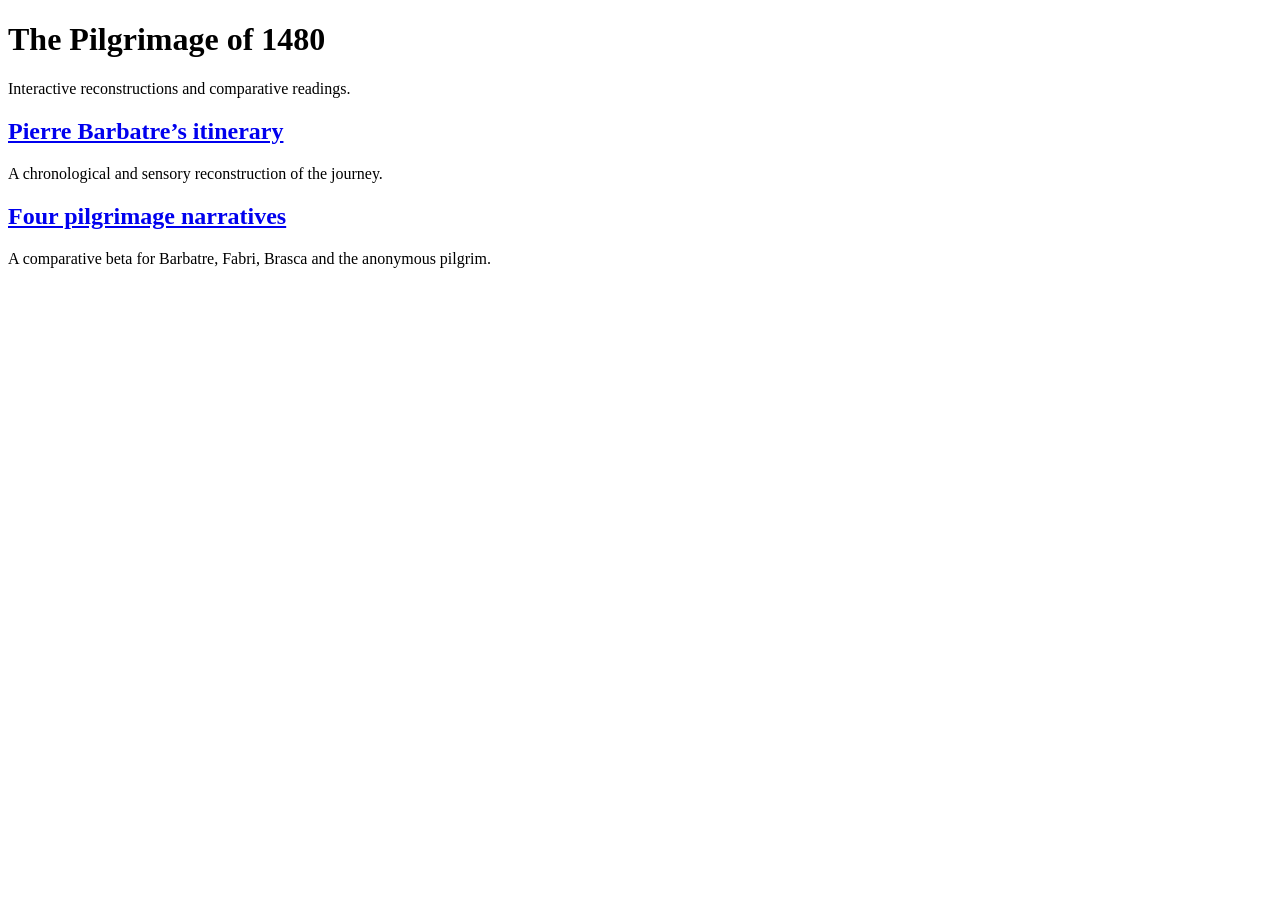
==== index.html @ ed359d0f "website generation" ====
<!doctype html>
<html lang="en">
<head>
  <meta charset="utf-8">
  <meta name="viewport" content="width=device-width, initial-scale=1">
  <title>The Pilgrimage of 1480</title>
</head>
<body>
  <main>
    <h1>The Pilgrimage of 1480</h1>
    <p>Interactive reconstructions and comparative readings.</p>

    <h2><a href="barbatre/">Pierre Barbatre’s itinerary</a></h2>
    <p>A chronological and sensory reconstruction of the journey.</p>

    <h2><a href="comparison/">Four pilgrimage narratives</a></h2>
    <p>A comparative beta for Barbatre, Fabri, Brasca and the anonymous pilgrim.</p>
  </main>
</body>
</html>
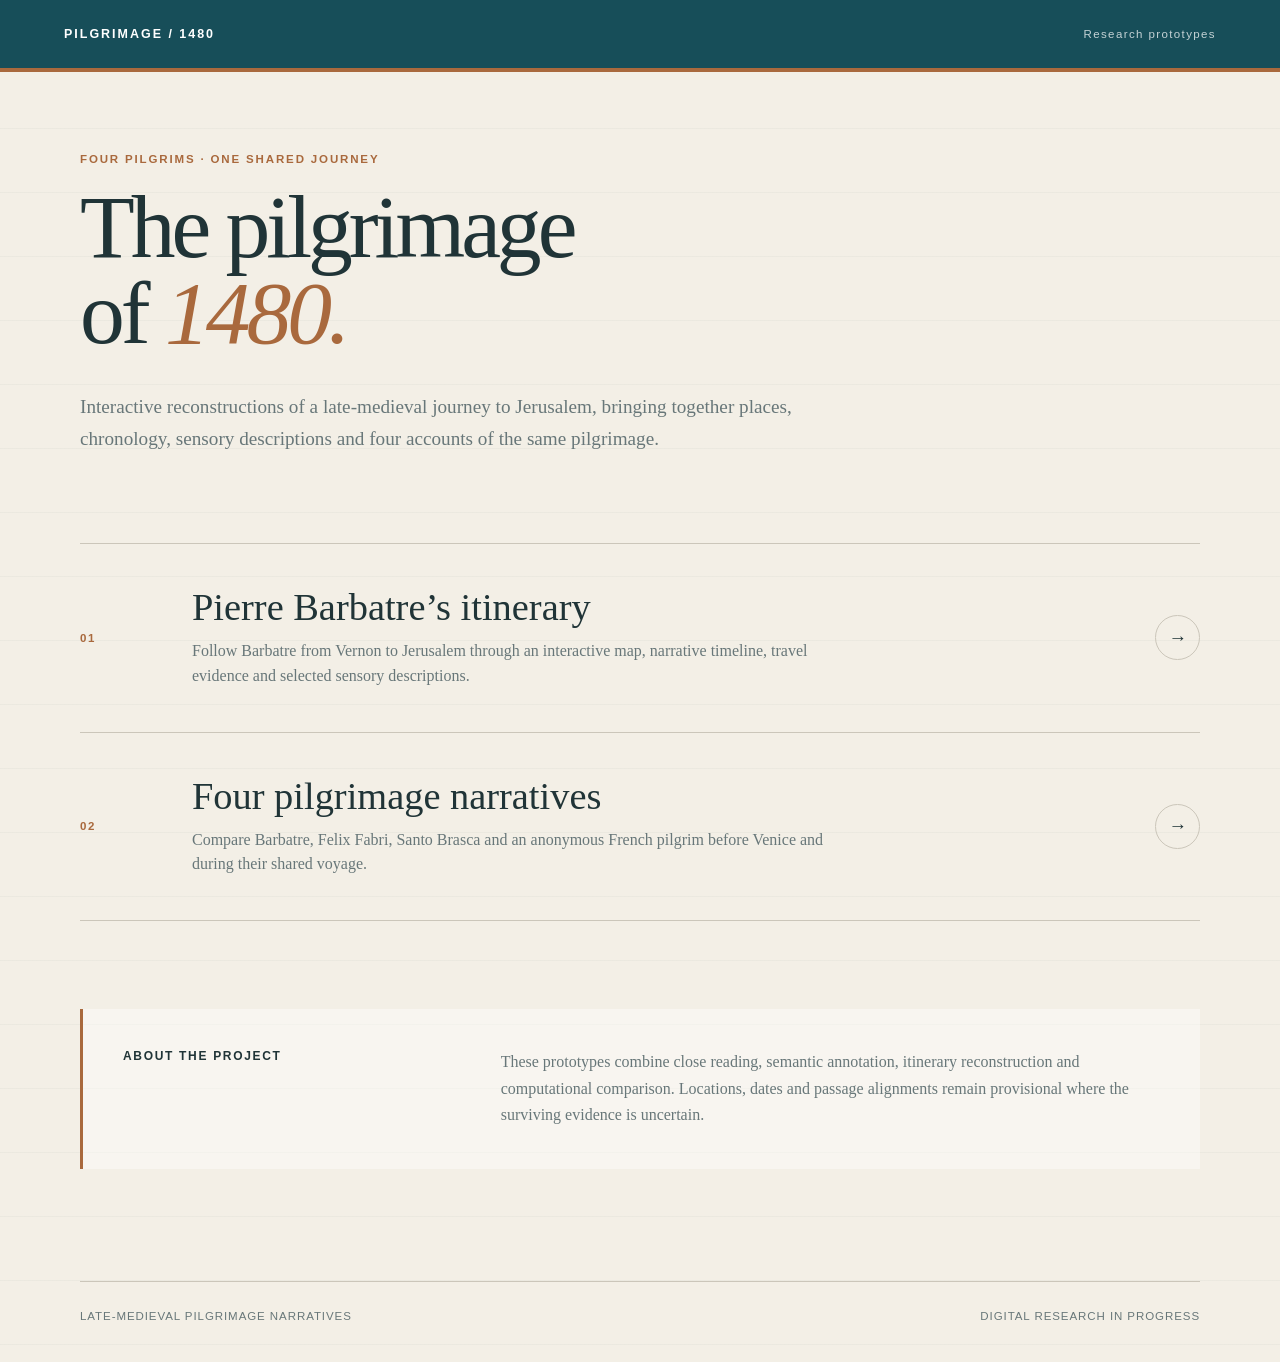
==== commit a7b1df9d: "Update index.html" ====
--- a/index.html
+++ b/index.html
@@ -3,18 +3,324 @@
 <head>
   <meta charset="utf-8">
   <meta name="viewport" content="width=device-width, initial-scale=1">
+
   <title>The Pilgrimage of 1480</title>
+  <meta
+    name="description"
+    content="Interactive reconstructions and comparative readings of four accounts of the 1480 pilgrimage to Jerusalem."
+  >
+
+  <style>
+    :root {
+      --paper: #f3efe6;
+      --ink: #203437;
+      --muted: #687779;
+      --teal: #174e59;
+      --ochre: #a9693d;
+      --line: #cbc6ba;
+      --panel: rgba(255, 255, 255, 0.38);
+    }
+
+    * {
+      box-sizing: border-box;
+    }
+
+    html {
+      background: var(--paper);
+    }
+
+    body {
+      min-height: 100vh;
+      margin: 0;
+      color: var(--ink);
+      background:
+        linear-gradient(rgba(32, 52, 55, 0.035) 1px, transparent 1px);
+      background-size: 100% 4rem;
+      font-family: Georgia, "Times New Roman", serif;
+    }
+
+    a {
+      color: inherit;
+    }
+
+    header {
+      display: flex;
+      justify-content: space-between;
+      align-items: center;
+      min-height: 4.5rem;
+      padding: 0 5vw;
+      color: white;
+      background: var(--teal);
+      border-bottom: 4px solid var(--ochre);
+    }
+
+    .brand {
+      margin: 0;
+      font-family: Arial, Helvetica, sans-serif;
+      font-size: 0.78rem;
+      font-weight: 700;
+      letter-spacing: 0.16em;
+      text-transform: uppercase;
+    }
+
+    .year {
+      font-family: Arial, Helvetica, sans-serif;
+      font-size: 0.72rem;
+      letter-spacing: 0.12em;
+      opacity: 0.75;
+    }
+
+    main {
+      width: min(1120px, 90vw);
+      margin: 0 auto;
+      padding: 9vh 0 7rem;
+    }
+
+    .eyebrow {
+      margin: 0 0 1.2rem;
+      color: var(--ochre);
+      font-family: Arial, Helvetica, sans-serif;
+      font-size: 0.72rem;
+      font-weight: 700;
+      letter-spacing: 0.16em;
+      text-transform: uppercase;
+    }
+
+    h1 {
+      max-width: 850px;
+      margin: 0;
+      font-size: clamp(3rem, 7vw, 6.7rem);
+      font-weight: 400;
+      line-height: 0.96;
+      letter-spacing: -0.045em;
+    }
+
+    h1 em {
+      color: var(--ochre);
+      font-weight: 400;
+    }
+
+    .introduction {
+      max-width: 720px;
+      margin: 2.2rem 0 5.5rem;
+      color: var(--muted);
+      font-size: clamp(1.05rem, 1.5vw, 1.3rem);
+      line-height: 1.65;
+    }
+
+    .projects {
+      border-top: 1px solid var(--line);
+    }
+
+    .project {
+      display: grid;
+      grid-template-columns: 5rem 1fr auto;
+      gap: 2rem;
+      align-items: center;
+      padding: 2.7rem 0;
+      text-decoration: none;
+      border-bottom: 1px solid var(--line);
+      transition:
+        padding-left 160ms ease,
+        color 160ms ease;
+    }
+
+    .project:hover,
+    .project:focus-visible {
+      padding-left: 1rem;
+      color: var(--teal);
+      outline: none;
+    }
+
+    .number {
+      color: var(--ochre);
+      font-family: Arial, Helvetica, sans-serif;
+      font-size: 0.72rem;
+      font-weight: 700;
+      letter-spacing: 0.14em;
+    }
+
+    .project h2 {
+      margin: 0 0 0.65rem;
+      font-size: clamp(1.65rem, 3vw, 2.65rem);
+      font-weight: 400;
+      line-height: 1.08;
+    }
+
+    .project p {
+      max-width: 650px;
+      margin: 0;
+      color: var(--muted);
+      font-size: 1rem;
+      line-height: 1.55;
+    }
+
+    .arrow {
+      display: grid;
+      width: 2.8rem;
+      height: 2.8rem;
+      place-items: center;
+      border: 1px solid var(--line);
+      border-radius: 50%;
+      font-family: Arial, Helvetica, sans-serif;
+      font-size: 1.15rem;
+      transition:
+        background 160ms ease,
+        color 160ms ease,
+        border-color 160ms ease;
+    }
+
+    .project:hover .arrow,
+    .project:focus-visible .arrow {
+      color: white;
+      background: var(--teal);
+      border-color: var(--teal);
+    }
+
+    .method {
+      display: grid;
+      grid-template-columns: 1fr 2fr;
+      gap: 3rem;
+      margin-top: 5.5rem;
+      padding: 2.5rem;
+      background: var(--panel);
+      border-left: 3px solid var(--ochre);
+    }
+
+    .method h2 {
+      margin: 0;
+      font-family: Arial, Helvetica, sans-serif;
+      font-size: 0.75rem;
+      letter-spacing: 0.14em;
+      text-transform: uppercase;
+    }
+
+    .method p {
+      max-width: 720px;
+      margin: 0;
+      color: var(--muted);
+      line-height: 1.65;
+    }
+
+    footer {
+      display: flex;
+      justify-content: space-between;
+      gap: 2rem;
+      width: min(1120px, 90vw);
+      margin: 0 auto;
+      padding: 1.8rem 0 2.5rem;
+      color: var(--muted);
+      border-top: 1px solid var(--line);
+      font-family: Arial, Helvetica, sans-serif;
+      font-size: 0.72rem;
+      letter-spacing: 0.08em;
+      text-transform: uppercase;
+    }
+
+    @media (max-width: 700px) {
+      header {
+        padding: 0 1.25rem;
+      }
+
+      main {
+        width: calc(100% - 2.5rem);
+        padding-top: 4.5rem;
+      }
+
+      .introduction {
+        margin-bottom: 3.5rem;
+      }
+
+      .project {
+        grid-template-columns: 2.5rem 1fr;
+        gap: 1rem;
+      }
+
+      .arrow {
+        display: none;
+      }
+
+      .method {
+        grid-template-columns: 1fr;
+        gap: 1rem;
+        padding: 1.5rem;
+      }
+
+      footer {
+        width: calc(100% - 2.5rem);
+        flex-direction: column;
+      }
+    }
+  </style>
 </head>
+
 <body>
+  <header>
+    <p class="brand">Pilgrimage / 1480</p>
+    <span class="year">Research prototypes</span>
+  </header>
+
   <main>
-    <h1>The Pilgrimage of 1480</h1>
-    <p>Interactive reconstructions and comparative readings.</p>
-
-    <h2><a href="barbatre/">Pierre Barbatre’s itinerary</a></h2>
-    <p>A chronological and sensory reconstruction of the journey.</p>
-
-    <h2><a href="comparison/">Four pilgrimage narratives</a></h2>
-    <p>A comparative beta for Barbatre, Fabri, Brasca and the anonymous pilgrim.</p>
+    <section aria-labelledby="page-title">
+      <p class="eyebrow">Four pilgrims · one shared journey</p>
+
+      <h1 id="page-title">
+        The pilgrimage<br>
+        of <em>1480.</em>
+      </h1>
+
+      <p class="introduction">
+        Interactive reconstructions of a late-medieval journey to Jerusalem,
+        bringing together places, chronology, sensory descriptions and four
+        accounts of the same pilgrimage.
+      </p>
+    </section>
+
+    <nav class="projects" aria-label="Explore the projects">
+      <a class="project" href="barbatre/">
+        <span class="number">01</span>
+
+        <div>
+          <h2>Pierre Barbatre’s itinerary</h2>
+          <p>
+            Follow Barbatre from Vernon to Jerusalem through an interactive
+            map, narrative timeline, travel evidence and selected sensory
+            descriptions.
+          </p>
+        </div>
+
+        <span class="arrow" aria-hidden="true">→</span>
+      </a>
+
+      <a class="project" href="comparison/">
+        <span class="number">02</span>
+
+        <div>
+          <h2>Four pilgrimage narratives</h2>
+          <p>
+            Compare Barbatre, Felix Fabri, Santo Brasca and an anonymous
+            French pilgrim before Venice and during their shared voyage.
+          </p>
+        </div>
+
+        <span class="arrow" aria-hidden="true">→</span>
+      </a>
+    </nav>
+
+    <aside class="method">
+      <h2>About the project</h2>
+      <p>
+        These prototypes combine close reading, semantic annotation,
+        itinerary reconstruction and computational comparison. Locations,
+        dates and passage alignments remain provisional where the surviving
+        evidence is uncertain.
+      </p>
+    </aside>
   </main>
+
+  <footer>
+    <span>Late-medieval pilgrimage narratives</span>
+    <span>Digital research in progress</span>
+  </footer>
 </body>
 </html>
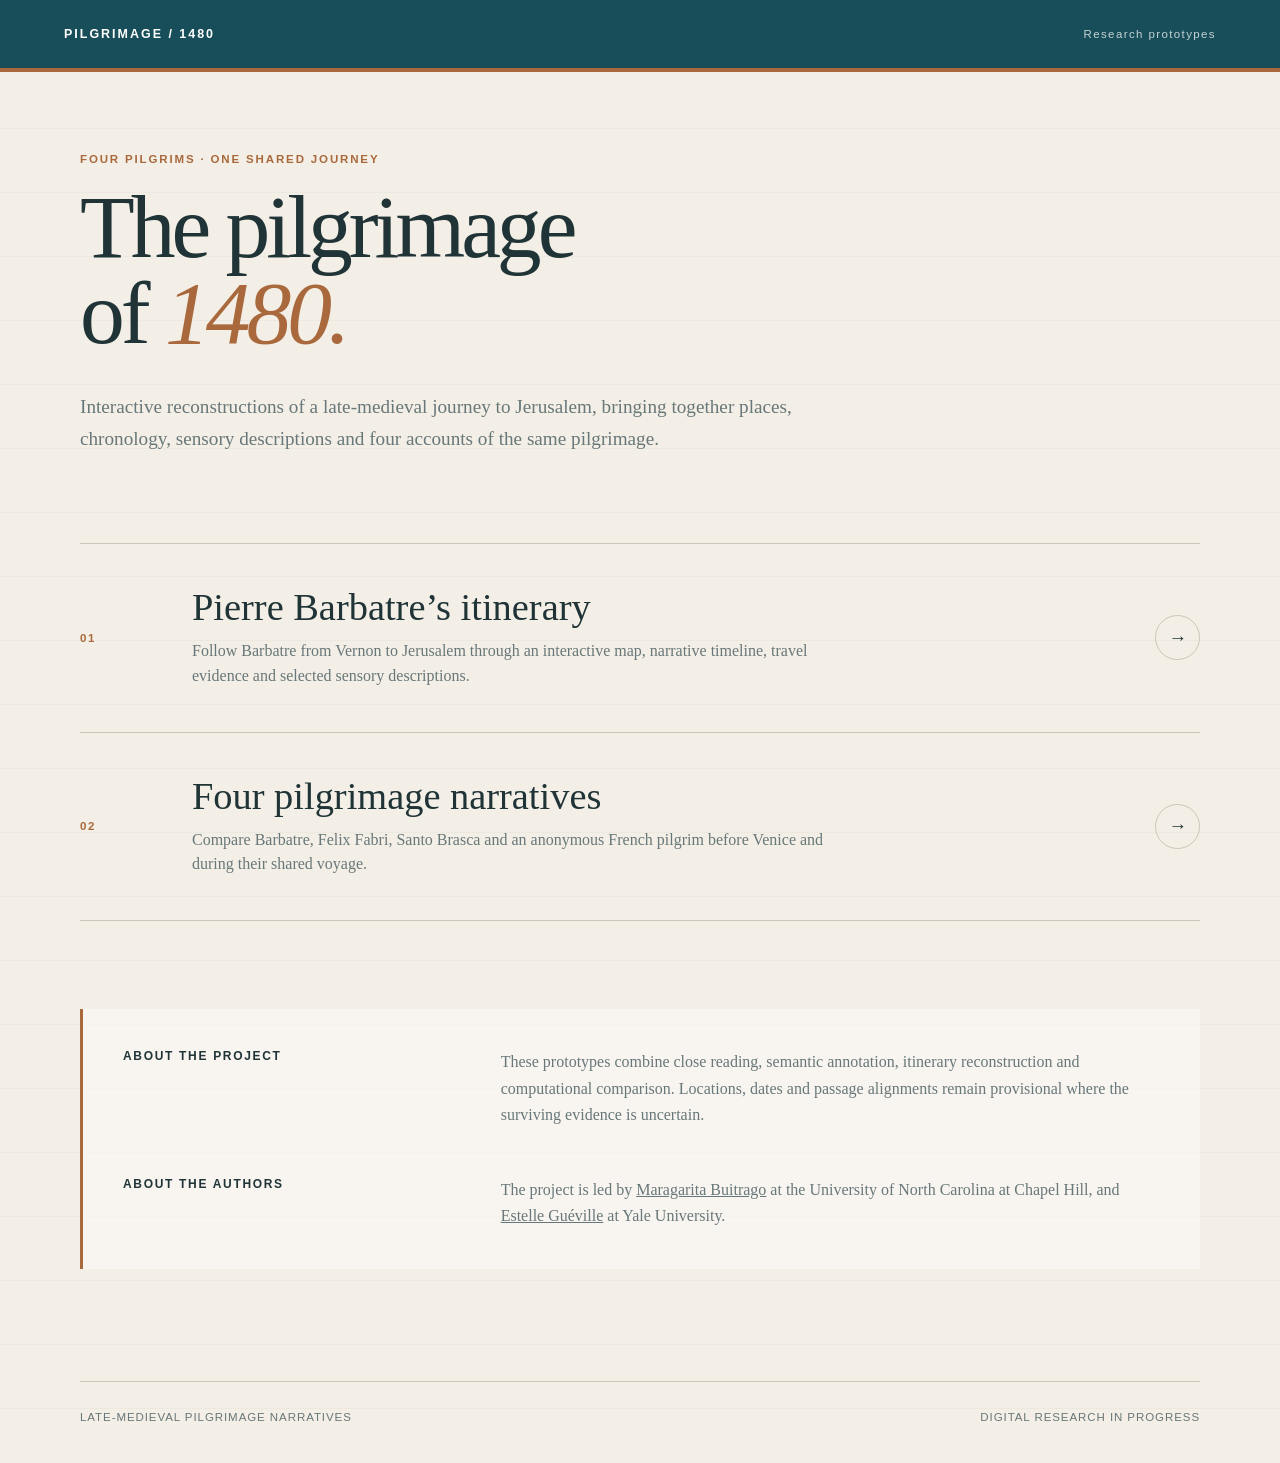
==== commit 99b60438: "Update index.html" ====
--- a/index.html
+++ b/index.html
@@ -315,6 +315,10 @@
         dates and passage alignments remain provisional where the surviving
         evidence is uncertain.
       </p>
+      <h2>About the authors</h2>
+      <p>
+        The project is led by <a href="https://englishcomplit.unc.edu/grad-student/margarita-buitrago/">Maragarita Buitrago</a> at the University of North Carolina at Chapel Hill,
+      and <a href="https://estellegueville.com/">Estelle Guéville</a> at Yale University.
     </aside>
   </main>
 
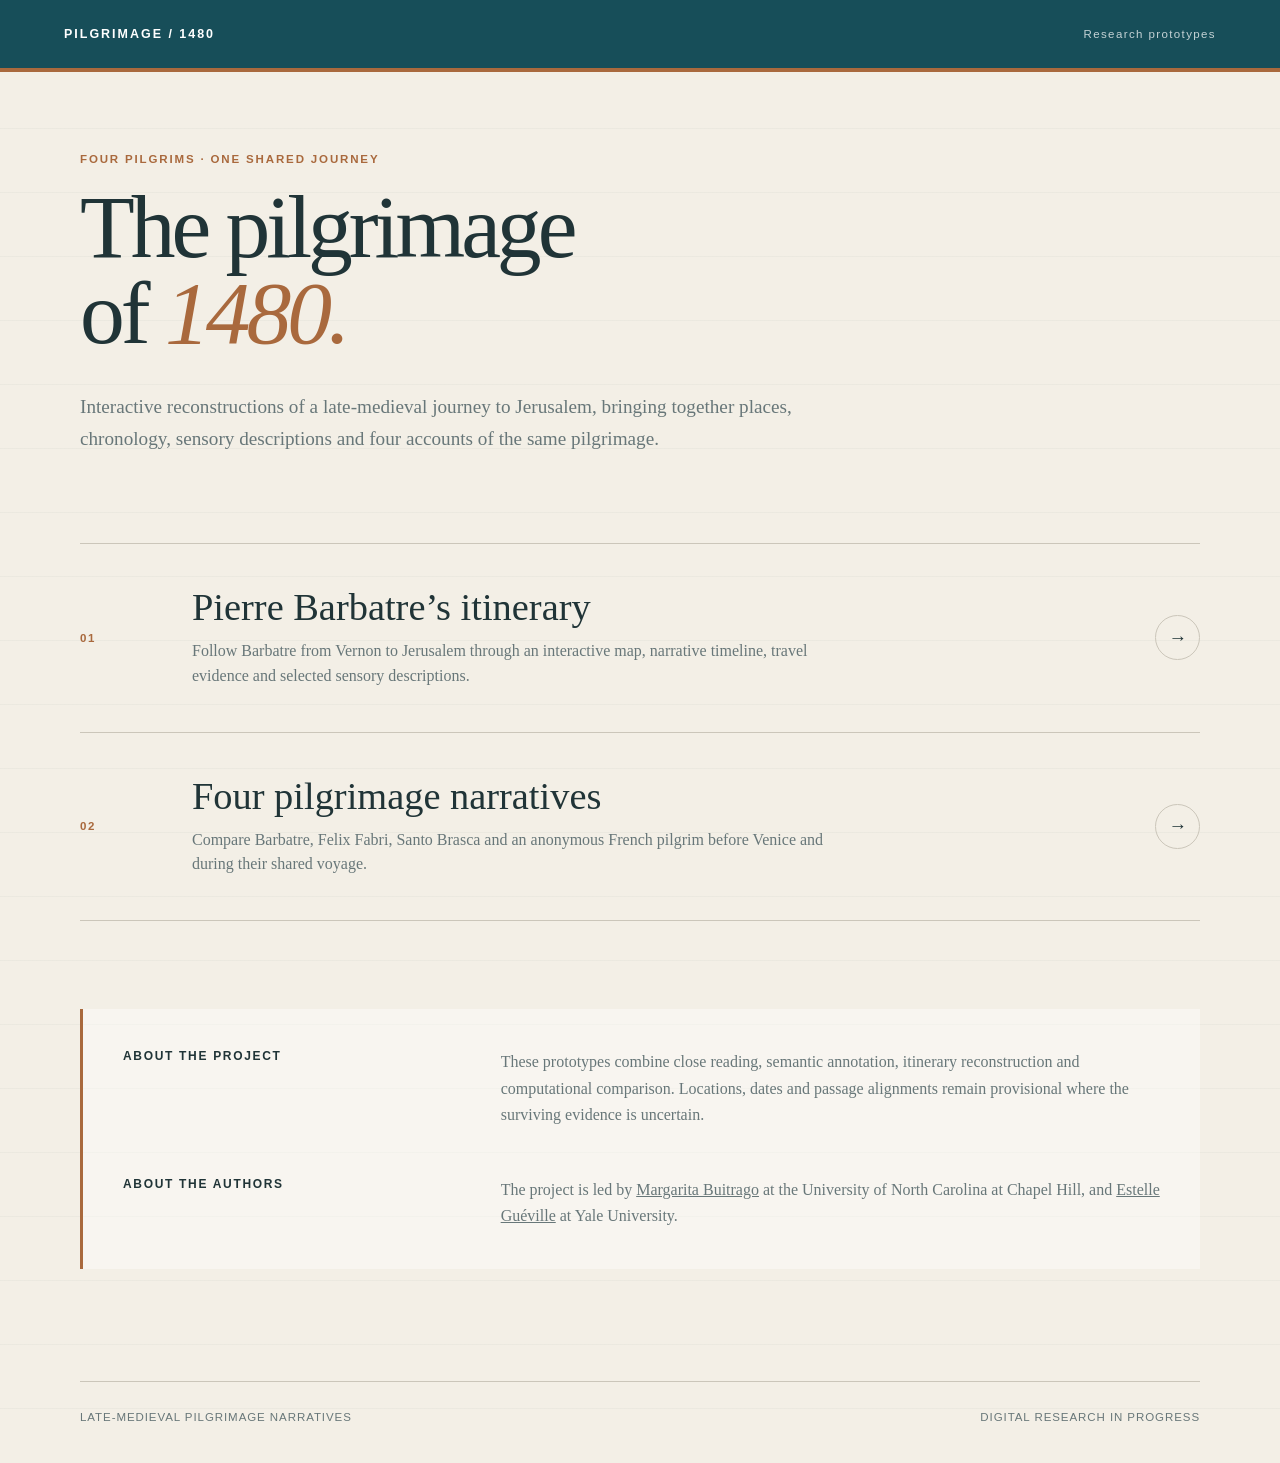
==== commit 73988920: "Update index.html" ====
--- a/index.html
+++ b/index.html
@@ -270,9 +270,7 @@
       </h1>
 
       <p class="introduction">
-        Interactive reconstructions of a late-medieval journey to Jerusalem,
-        bringing together places, chronology, sensory descriptions and four
-        accounts of the same pilgrimage.
+        Interactive reconstructions of a late-medieval journey to Jerusalem, bringing together places, chronology, sensory descriptions and four accounts of the same pilgrimage.
       </p>
     </section>
 
@@ -283,9 +281,7 @@
         <div>
           <h2>Pierre Barbatre’s itinerary</h2>
           <p>
-            Follow Barbatre from Vernon to Jerusalem through an interactive
-            map, narrative timeline, travel evidence and selected sensory
-            descriptions.
+            Follow Barbatre from Vernon to Jerusalem through an interactive map, narrative timeline, travel evidence and selected sensory descriptions.
           </p>
         </div>
 
@@ -298,8 +294,7 @@
         <div>
           <h2>Four pilgrimage narratives</h2>
           <p>
-            Compare Barbatre, Felix Fabri, Santo Brasca and an anonymous
-            French pilgrim before Venice and during their shared voyage.
+            Compare Barbatre, Felix Fabri, Santo Brasca and an anonymous French pilgrim before Venice and during their shared voyage.
           </p>
         </div>
 
@@ -310,15 +305,11 @@
     <aside class="method">
       <h2>About the project</h2>
       <p>
-        These prototypes combine close reading, semantic annotation,
-        itinerary reconstruction and computational comparison. Locations,
-        dates and passage alignments remain provisional where the surviving
-        evidence is uncertain.
+        These prototypes combine close reading, semantic annotation, itinerary reconstruction and computational comparison. Locations, dates and passage alignments remain provisional where the surviving evidence is uncertain.
       </p>
       <h2>About the authors</h2>
       <p>
-        The project is led by <a href="https://englishcomplit.unc.edu/grad-student/margarita-buitrago/">Maragarita Buitrago</a> at the University of North Carolina at Chapel Hill,
-      and <a href="https://estellegueville.com/">Estelle Guéville</a> at Yale University.
+        The project is led by <a href="https://englishcomplit.unc.edu/grad-student/margarita-buitrago/">Margarita Buitrago</a> at the University of North Carolina at Chapel Hill, and <a href="https://estellegueville.com/">Estelle Guéville</a> at Yale University.
     </aside>
   </main>
 
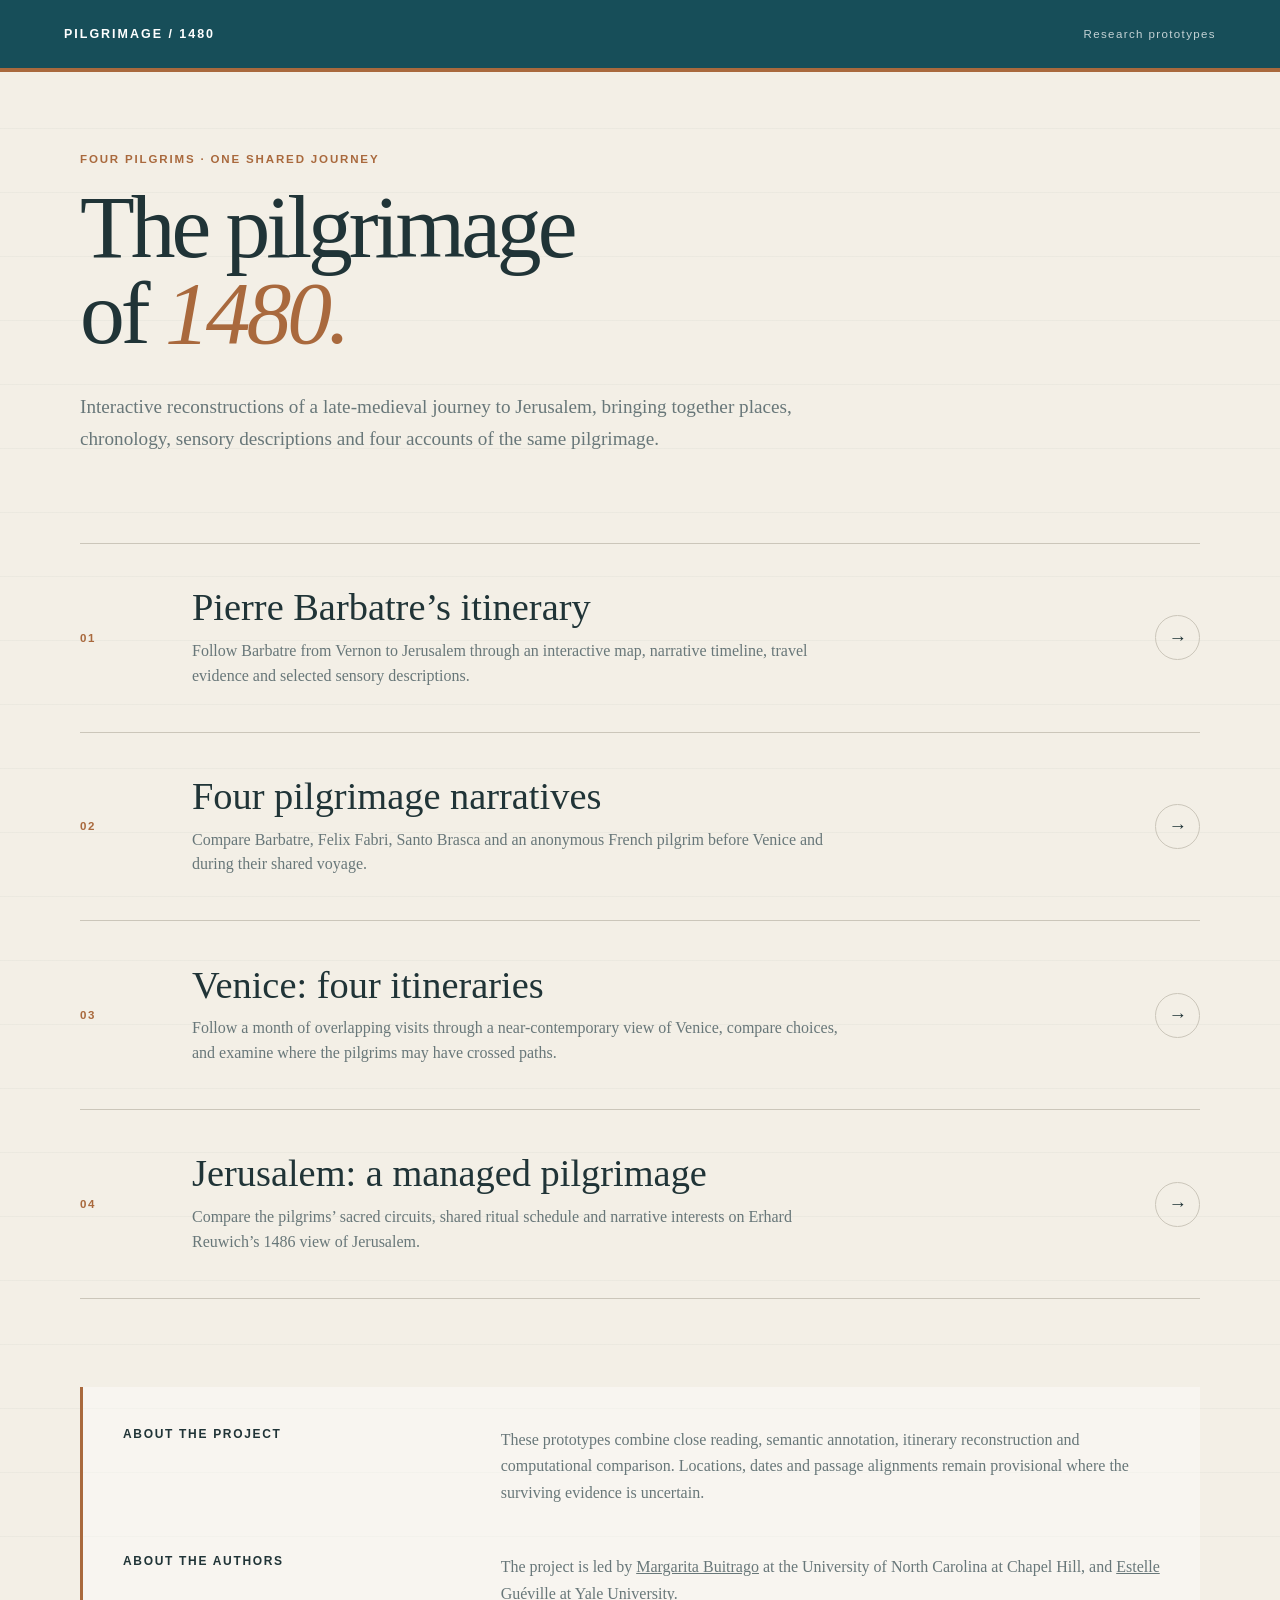
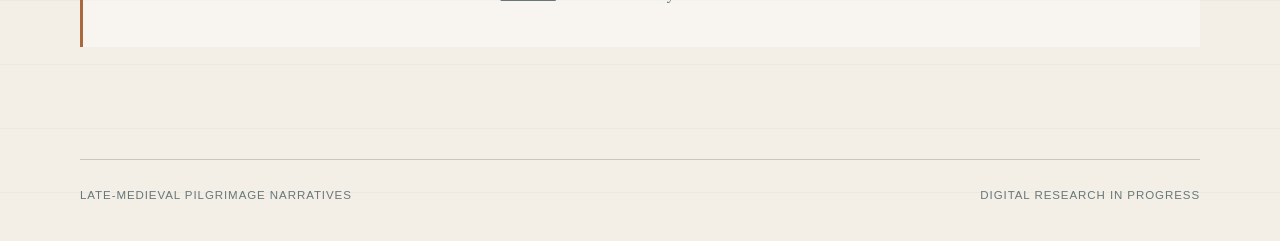
==== commit b3422391: "Venice and Jerusalem" ====
--- a/index.html
+++ b/index.html
@@ -300,6 +300,32 @@
 
         <span class="arrow" aria-hidden="true">→</span>
       </a>
+
+      <a class="project" href="venice/">
+        <span class="number">03</span>
+
+        <div>
+          <h2>Venice: four itineraries</h2>
+          <p>
+            Follow a month of overlapping visits through a near-contemporary view of Venice, compare choices, and examine where the pilgrims may have crossed paths.
+          </p>
+        </div>
+
+        <span class="arrow" aria-hidden="true">→</span>
+      </a>
+
+      <a class="project" href="jerusalem/">
+        <span class="number">04</span>
+
+        <div>
+          <h2>Jerusalem: a managed pilgrimage</h2>
+          <p>
+            Compare the pilgrims’ sacred circuits, shared ritual schedule and narrative interests on Erhard Reuwich’s 1486 view of Jerusalem.
+          </p>
+        </div>
+
+        <span class="arrow" aria-hidden="true">→</span>
+      </a>
     </nav>
 
     <aside class="method">
